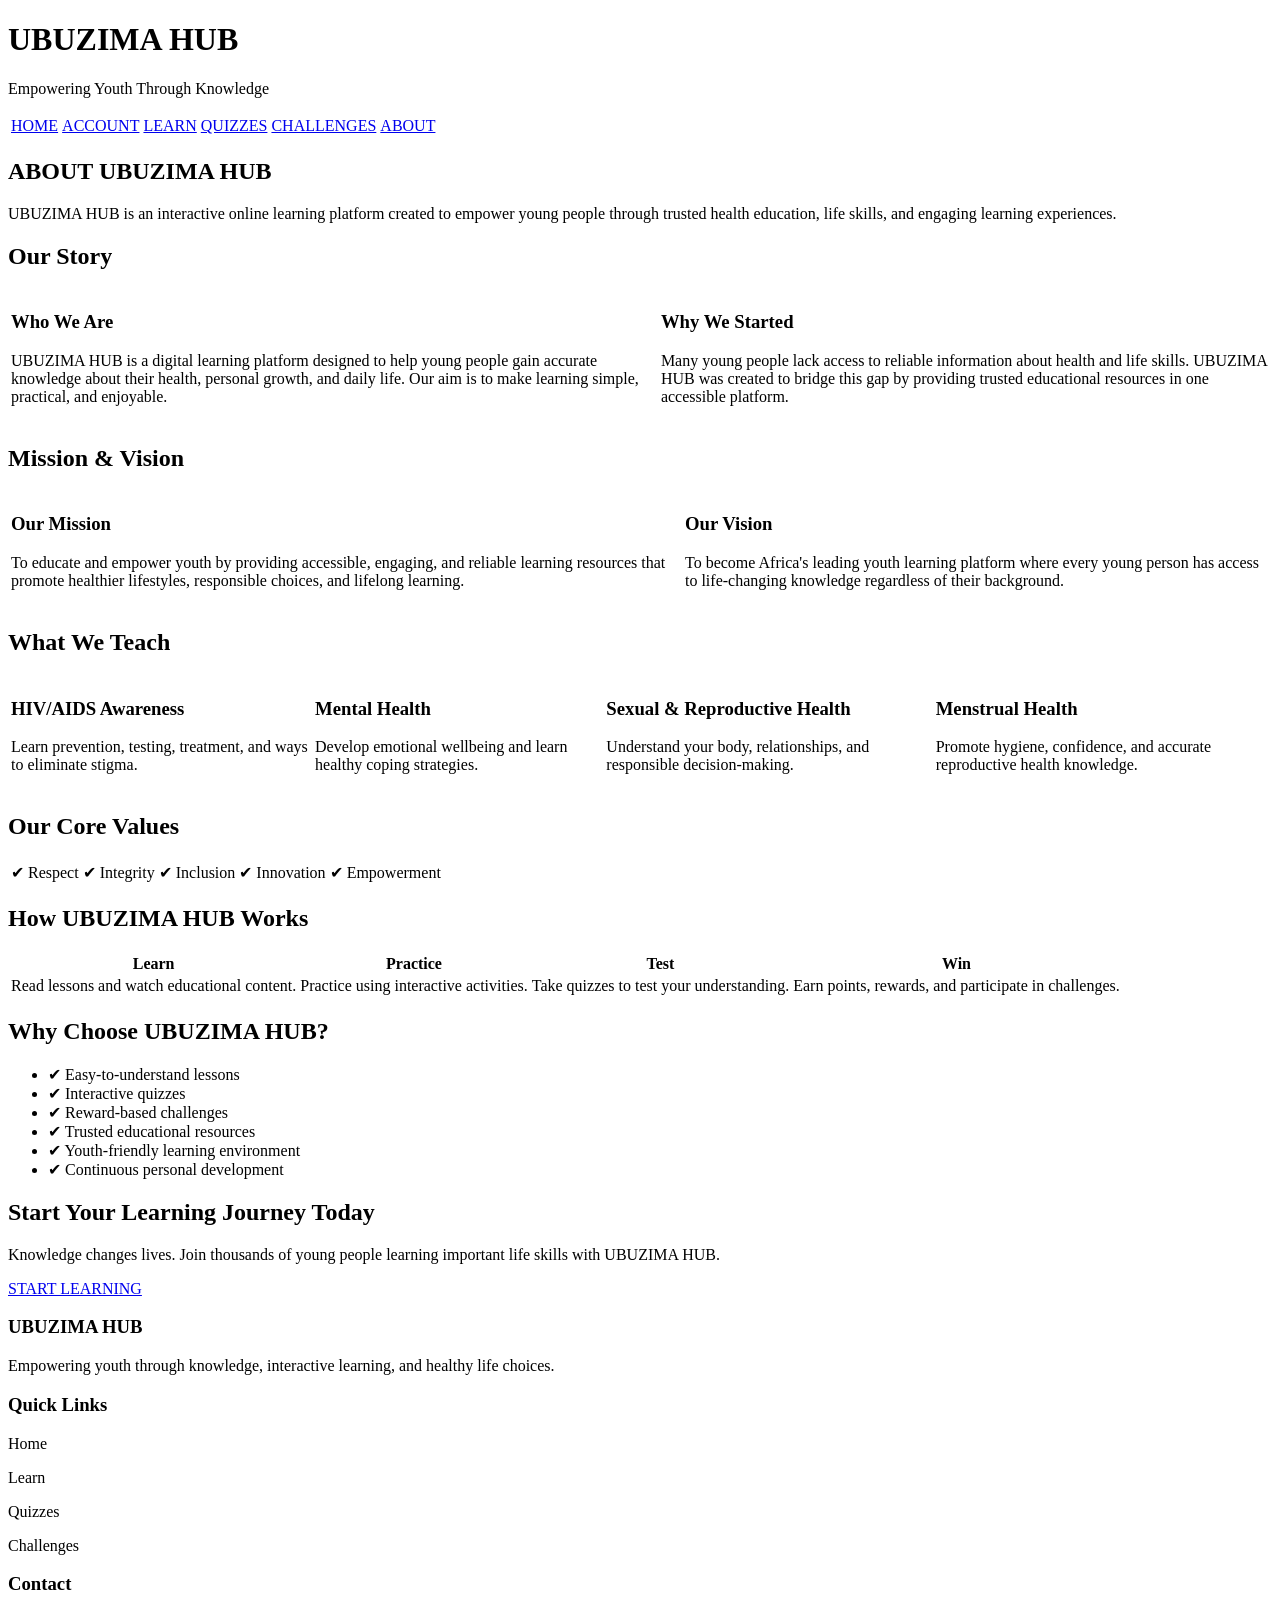
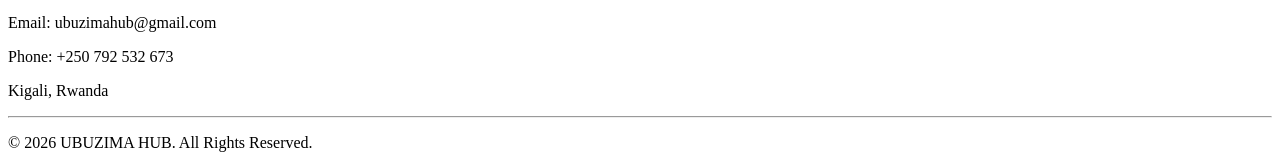
==== about.html @ 64b22393 "Add files via upload" ====
<!DOCTYPE html>
<html lang="en">
<head>
    <meta charset="UTF-8">
    <meta name="viewport" content="width=device-width, initial-scale=1.0">
    <title>About | UBUZIMA HUB</title>

    <link rel="stylesheet" href="about.css">
</head>

<body>

<!-- ================= HEADER ================= -->

<header class="top-header">

    <div class="header-text">
        <h1>UBUZIMA HUB</h1>
        <p>Empowering Youth Through Knowledge</p>
    </div>

</header>

<!-- ================= NAVIGATION ================= -->

<nav class="navigation">

<table>

<tr>

<td><a href="index.html">HOME</a></td>

<td><a href="ACCOUNT.html">ACCOUNT</a></td>

<td><a href="LEARN.html">LEARN</a></td>

<td><a href="quiz.html">QUIZZES</a></td>

<td><a href="CHALLENGES.html">CHALLENGES</a></td>

<td><a href="ABOUT.html" class="active">ABOUT</a></td>

</tr>

</table>

</nav>

<!-- ================= HERO ================= -->

<section class="about-hero">

<h1>ABOUT UBUZIMA HUB</h1>

<p>

UBUZIMA HUB is an interactive online learning platform created to empower young people

through trusted health education, life skills, and engaging learning experiences.

</p>

</section>

<!-- ================= OUR STORY ================= -->

<section class="section">

<h2>Our Story</h2>

<table>

<tr>

<td class="box">

<h3>Who We Are</h3>

<p>

UBUZIMA HUB is a digital learning platform designed to help young people gain

accurate knowledge about their health, personal growth, and daily life.

Our aim is to make learning simple, practical, and enjoyable.

</p>

</td>

<td class="box">

<h3>Why We Started</h3>

<p>

Many young people lack access to reliable information about health and life skills.

UBUZIMA HUB was created to bridge this gap by providing trusted educational

resources in one accessible platform.

</p>

</td>

</tr>

</table>

</section>

<!-- ================= MISSION ================= -->

<section class="section blue">

<h2>Mission & Vision</h2>

<table>

<tr>

<td>

<h3>Our Mission</h3>

<p>

To educate and empower youth by providing accessible, engaging,

and reliable learning resources that promote healthier lifestyles,

responsible choices, and lifelong learning.

</p>

</td>

<td>

<h3>Our Vision</h3>

<p>

To become Africa's leading youth learning platform where every young

person has access to life-changing knowledge regardless of their background.

</p>

</td>

</tr>

</table>

</section>

<!-- ================= WHAT WE TEACH ================= -->

<section class="section">

<h2>What We Teach</h2>

<table>

<tr>

<td class="topic">

<h3>HIV/AIDS Awareness</h3>

<p>Learn prevention, testing, treatment, and ways to eliminate stigma.</p>

</td>

<td class="topic">

<h3>Mental Health</h3>

<p>Develop emotional wellbeing and learn healthy coping strategies.</p>

</td>

<td class="topic">

<h3>Sexual & Reproductive Health</h3>

<p>Understand your body, relationships, and responsible decision-making.</p>

</td>

<td class="topic">

<h3>Menstrual Health</h3>

<p>Promote hygiene, confidence, and accurate reproductive health knowledge.</p>

</td>

</tr>

</table>

</section>

<!-- ================= VALUES ================= -->

<section class="section green">

<h2>Our Core Values</h2>

<table>

<tr>

<td>✔ Respect</td>

<td>✔ Integrity</td>

<td>✔ Inclusion</td>

<td>✔ Innovation</td>

<td>✔ Empowerment</td>

</tr>

</table>

</section>

<!-- ================= HOW IT WORKS ================= -->

<section class="section">

<h2>How UBUZIMA HUB Works</h2>

<table>

<tr>

<th>Learn</th>

<th>Practice</th>

<th>Test</th>

<th>Win</th>

</tr>

<tr>

<td>Read lessons and watch educational content.</td>

<td>Practice using interactive activities.</td>

<td>Take quizzes to test your understanding.</td>

<td>Earn points, rewards, and participate in challenges.</td>

</tr>

</table>

</section>

<!-- ================= WHY CHOOSE US ================= -->

<section class="section">

<h2>Why Choose UBUZIMA HUB?</h2>

<ul class="why-list">

<li>✔ Easy-to-understand lessons</li>

<li>✔ Interactive quizzes</li>

<li>✔ Reward-based challenges</li>

<li>✔ Trusted educational resources</li>

<li>✔ Youth-friendly learning environment</li>

<li>✔ Continuous personal development</li>

</ul>

</section>

<!-- ================= CALL TO ACTION ================= -->

<section class="cta">

<h2>Start Your Learning Journey Today</h2>

<p>

Knowledge changes lives. Join thousands of young people learning

important life skills with UBUZIMA HUB.

</p>

<a href="LEARN.html" class="btn">START LEARNING</a>

</section>

<!-- ================= FOOTER ================= -->

<footer>

<div class="footer-container">

<div>

<h3>UBUZIMA HUB</h3>

<p>

Empowering youth through knowledge, interactive learning,

and healthy life choices.

</p>

</div>

<div>

<h3>Quick Links</h3>

<p>Home</p>

<p>Learn</p>

<p>Quizzes</p>

<p>Challenges</p>

</div>

<div>

<h3>Contact</h3>

<p>Email: ubuzimahub@gmail.com</p>

<p>Phone: +250 792 532 673</p>

<p>Kigali, Rwanda</p>

</div>

</div>

<hr>

<p class="copyright">

© 2026 UBUZIMA HUB. All Rights Reserved.

</p>

</footer>

</body>
</html>
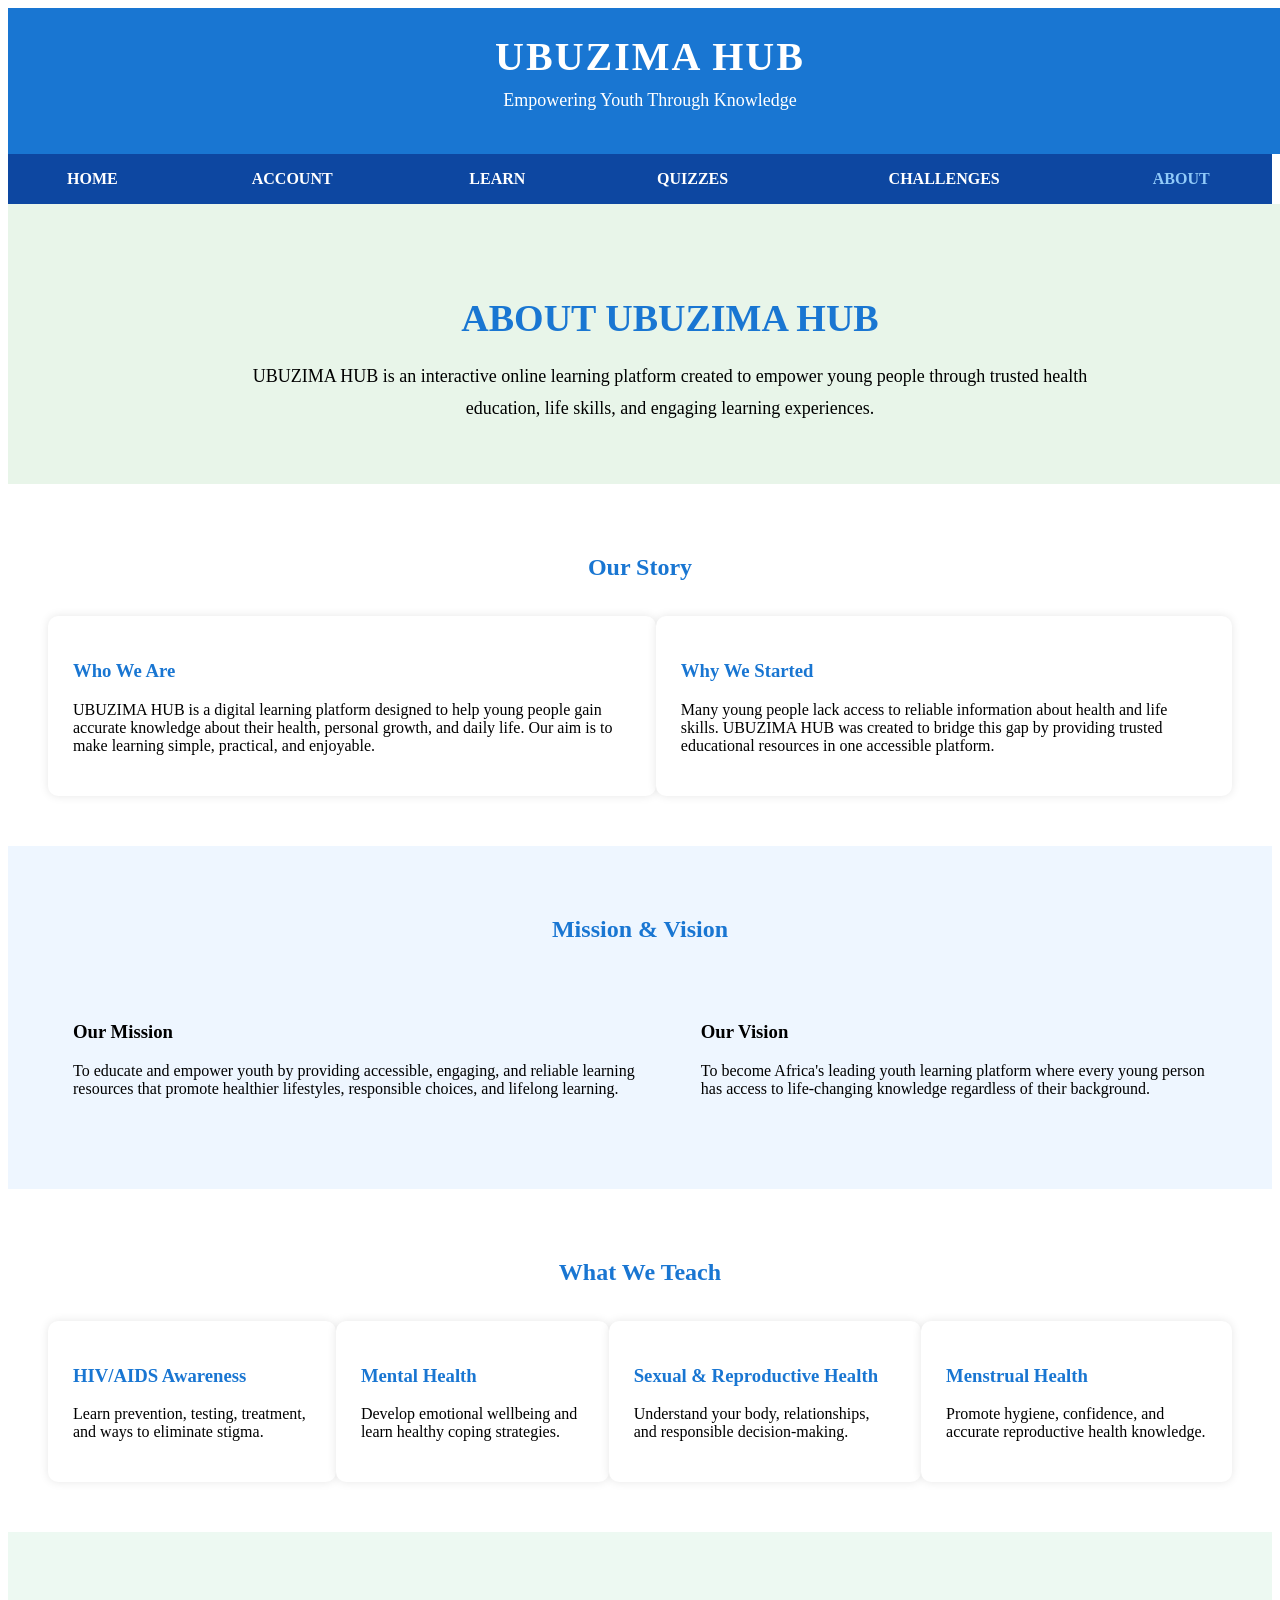
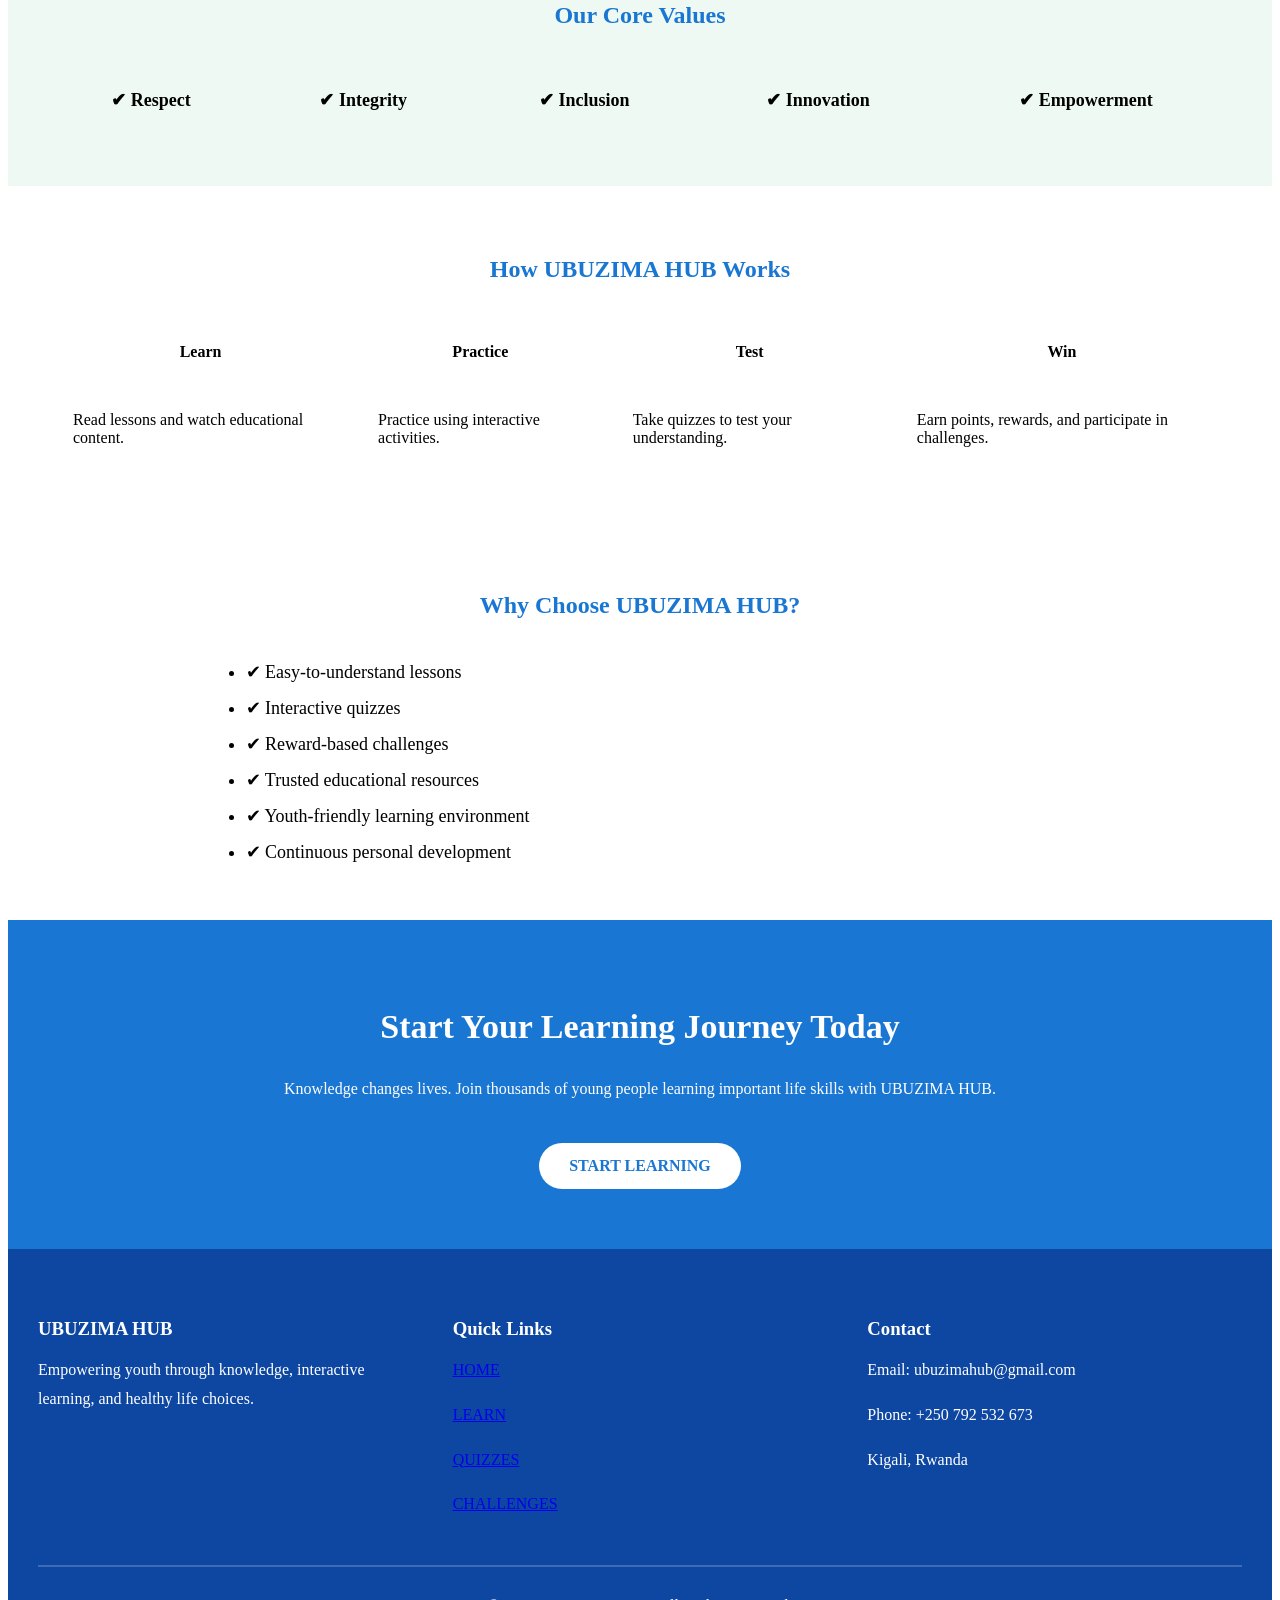
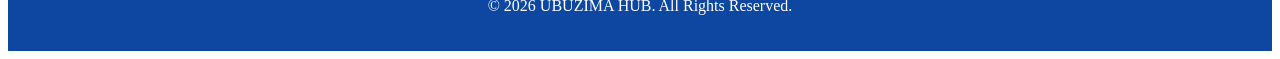
==== commit aae93022: "Add files via upload" ====
--- a/about.html
+++ b/about.html
@@ -333,13 +333,13 @@
 
 <h3>Quick Links</h3>
 
-<p>Home</p>
-
-<p>Learn</p>
-
-<p>Quizzes</p>
-
-<p>Challenges</p>
+<p><a href="index.html">HOME</a></p>
+
+<p><a href="LEARN.html">LEARN</a></p>
+
+<p><a href="quiz.html">QUIZZES</a></p>
+
+<p><a href="CHALLENGES.html">CHALLENGES</a></p>
 
 </div>
 
--- a/about.css
+++ b/about.css
@@ -0,0 +1,266 @@
+/* ===================================================
+                ABOUT PAGE
+=================================================== */
+
+/* ---------- Header ---------- */
+
+.top-header{
+    width:100%;
+    background:#1976d2;
+    color:white;
+    text-align:center;
+    padding:25px 10px;
+}
+
+.header-text h1{
+    margin:0;
+    font-size:40px;
+    letter-spacing:2px;
+}
+
+.header-text p{
+    margin-top:10px;
+    font-size:18px;
+}
+
+/* ---------- Navigation ---------- */
+
+.navigation{
+    width:100%;
+    background:#0d47a1;
+}
+
+.navigation table{
+    width:100%;
+    border-collapse:collapse;
+}
+
+.navigation td{
+    text-align:center;
+    padding:16px;
+}
+
+.navigation a{
+    text-decoration:none;
+    color:white;
+    font-weight:bold;
+    transition:.3s;
+}
+
+.navigation a:hover{
+    color:#90caf9;
+}
+
+.navigation .active{
+    color:#90caf9;
+}
+
+/* ---------- Hero ---------- */
+
+.about-hero{
+    width:100%;
+    text-align:center;
+    padding:60px 30px;
+    background:#e8f5e9;
+}
+
+.about-hero h1{
+    color:#1976d2;
+    font-size:38px;
+    margin-bottom:20px;
+}
+
+.about-hero p{
+    max-width:900px;
+    margin:auto;
+    line-height:1.8;
+    font-size:18px;
+}
+
+/* ---------- Sections ---------- */
+
+.section{
+    padding:50px 40px;
+}
+
+.section h2{
+    text-align:center;
+    color:#1976d2;
+    margin-bottom:35px;
+}
+
+.section table{
+    width:100%;
+    border-collapse:collapse;
+}
+
+.section td,
+.section th{
+    padding:25px;
+    vertical-align:top;
+}
+
+/* ---------- Boxes ---------- */
+
+.box{
+    background:white;
+    border-radius:10px;
+    box-shadow:0 0 10px rgba(0,0,0,.10);
+}
+
+.box h3{
+    color:#1976d2;
+}
+
+/* ---------- Blue Section ---------- */
+
+.blue{
+    background:#eef6ff;
+}
+
+/* ---------- Green Section ---------- */
+
+.green{
+    background:#edf9f2;
+    text-align:center;
+}
+
+.green td{
+    font-weight:bold;
+    font-size:18px;
+}
+
+/* ---------- Topics ---------- */
+
+.topic{
+    background:white;
+    border-radius:10px;
+    box-shadow:0 0 10px rgba(0,0,0,.10);
+    transition:.4s;
+}
+
+.topic:hover{
+    transform:translateY(-8px);
+}
+
+.topic h3{
+    color:#1976d2;
+}
+
+/* ---------- Why Choose ---------- */
+
+.why-list{
+    width:70%;
+    margin:auto;
+    font-size:18px;
+    line-height:2;
+}
+
+/* ---------- CTA ---------- */
+
+.cta{
+    background:#1976d2;
+    color:white;
+    text-align:center;
+    padding:60px 20px;
+}
+
+.cta h2{
+    font-size:34px;
+}
+
+.cta p{
+    max-width:850px;
+    margin:20px auto;
+    line-height:1.8;
+}
+
+.btn{
+    display:inline-block;
+    margin-top:20px;
+    padding:14px 30px;
+    background:white;
+    color:#1976d2;
+    text-decoration:none;
+    font-weight:bold;
+    border-radius:30px;
+    transition:.3s;
+}
+
+.btn:hover{
+    background:#0d47a1;
+    color:white;
+}
+
+/* ---------- Footer ---------- */
+
+footer{
+    background:#0d47a1;
+    color:white;
+    padding:50px 30px 20px;
+}
+
+.footer-container{
+    display:flex;
+    justify-content:space-between;
+    gap:40px;
+    flex-wrap:wrap;
+}
+
+.footer-container div{
+    flex:1;
+    min-width:220px;
+}
+
+.footer-container h3{
+    margin-bottom:15px;
+}
+
+.footer-container p{
+    line-height:1.8;
+}
+
+footer hr{
+    margin:30px 0;
+    border:1px solid rgba(255,255,255,.2);
+}
+
+.copyright{
+    text-align:center;
+}
+
+/* ---------- Responsive ---------- */
+
+@media(max-width:900px){
+
+.navigation td{
+    display:block;
+    width:100%;
+}
+
+.section table,
+.section tr,
+.section td,
+.section th{
+    display:block;
+    width:100%;
+}
+
+.footer-container{
+    display:block;
+    text-align:center;
+}
+
+.why-list{
+    width:95%;
+}
+
+.about-hero h1{
+    font-size:30px;
+}
+
+.header-text h1{
+    font-size:30px;
+}
+
+}
